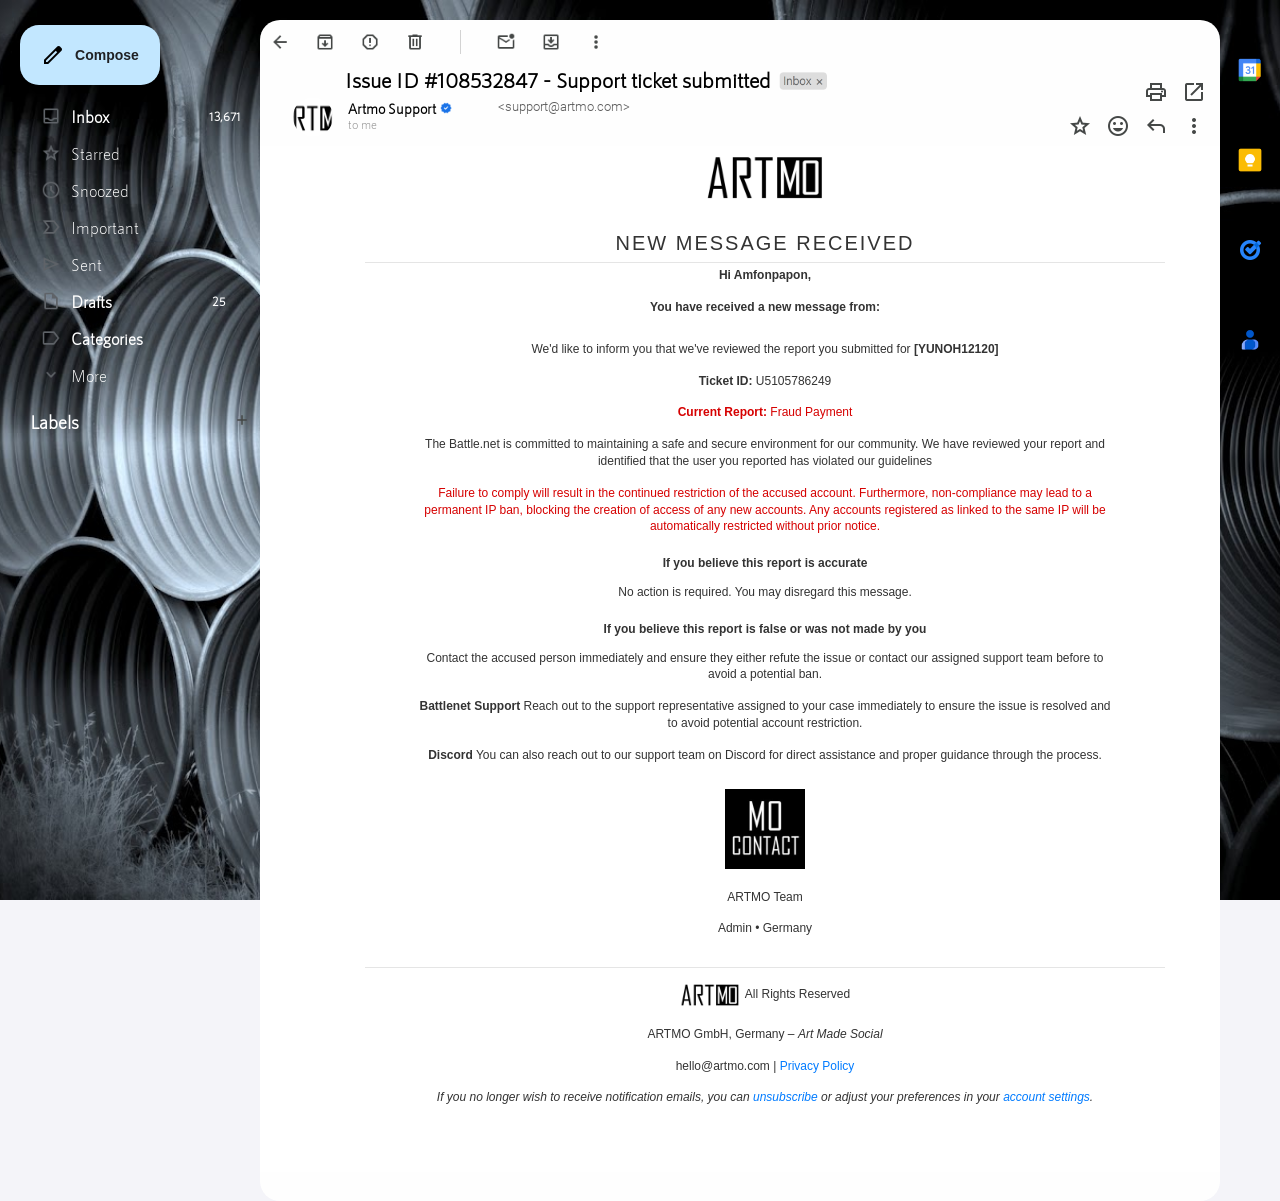
==== artmo/index.html @ 43c2400c "artmo ticket" ====
<!DOCTYPE html>
<html lang="en">
<head>
  <meta charset="UTF-8">
  <meta name="viewport" content="width=device-width, initial-scale=1.0">
  <title>Artmo Support Ticket</title>
  <link rel="stylesheet" href="styles.css">
</head>
<body>

  <!-- Profile Section -->
  <div class="sidebar">
    <button class="compose-button">
      <img src="compose-icon.png" alt="Compose Icon">
      Compose
    </button>
    <ul>
      <li><a href="#" class="bold-item"><img src="inbox-icon.png" alt="Inbox Icon"> Inbox <span class="item-count">13,671</span></a></li>
      <li><a href="#"><img src="starred-icon.png" alt="Starred Icon"> Starred</a></li>
      <li><a href="#"><img src="snoozed-icon.png" alt="Snoozed Icon"> Snoozed</a></li>
      <li><a href="#"><img src="important-icon.png" alt="Important Icon"> Important</a></li>
      <li><a href="#"><img src="sent-icon.png" alt="Sent Icon"> Sent</a></li>
      <li><a href="#" class="bold-item"><img src="drafts-icon.png" alt="Drafts Icon"> Drafts <span class="item-count">25</span></a></li>
      <li><a href="#" class="bold-item"><img src="categories-icon.png" alt="Categories Icon"> Categories</a></li>
      <li><a href="#"><img src="more-icon.png" alt="More Icon"> More</a></li>
    </ul>
    <div class="labels-section">
      <span class="labels-title">Labels</span>
      <button class="add-label-button">
        <img src="plus-icon.png" alt="Add Label Icon" class="add-label-icon">
      </button>
    </div>
  </div>

  <!-- Email Content -->
  <div class="email-container">
    <div class="email-top-icons">
      <img src="back-icon.png" alt="Back Icon" class="email-top-icon">
      <img src="archive-icon.png" alt="Archive Icon" class="email-top-icon">
      <img src="report-icon.png" alt="Report Icon" class="email-top-icon">
      <img src="delete-icon.png" alt="Delete Icon" class="email-top-icon">
      <div class="icon-divider"></div> <!-- Divider -->
      <img src="mark-as-read-icon.png" alt="Mark as Read Icon" class="email-top-icon">
      <img src="snooze-icon.png" alt="Snooze Icon" class="email-top-icon">
      <img src="more-options-icon.png" alt="More Options Icon" class="email-top-icon">
    </div>
    <div class="header">
      <!-- Left Column (h1 and profile) -->
      <div class="header-left">
        <div class="header-title-container">
          <h1 class="header-title">Issue ID #108532847 - Support ticket submitted</h1>
          <img src="inbox.png" alt="Inbox Icon" class="inbox-icon">
        </div>
      </div>

      <!-- Right Column (icons) -->
      <div class="header-right">
        <!-- First row of icons (print, window) -->
        <div class="header-icons-row-first">
          <img src="print.png" alt="Print Icon" class="header-icon">
          <img src="window.png" alt="Window Icon" class="header-icon">
        </div>

        <!-- Second row of icons (star, mood, reply, more) -->
        <div class="header-icons-row-second">
          <img src="star.png" alt="Star Icon" class="header-icon">
          <img src="mood.png" alt="Mood Icon" class="header-icon">
          <img src="reply.png" alt="Reply Icon" class="header-icon">
          <img src="more.png" alt="More Icon" class="header-icon">
        </div>
      </div>
    </div>
      <div class="profile-container">
    <div class="profile-image"></div> <!-- Profile Image Placeholder -->
    <div class="user-info-right">
      <p class="username">
        
Artmo Support <img src="bluecheck.png" alt="Verified Badge" class="blue-check-icon"> 
      </p>
      <p class="email" style="margin-left: 150px;">&lt;support@artmo.com&gt;</p>
      <p class="handle-header">to me</p>
    </div>
  </div>

  <!-- Email Body Content -->
  <div class="email-body">
    <div class="artmo-logo-container">
      <img src="artmo.png" alt="Artmo Logo" class="artmo-main-logo">
    </div>
    
    <h2 class="new-message-heading">NEW MESSAGE RECEIVED</h2>
    
    <hr class="email-divider">
    
    <p class="greeting-text">
      Hi Amfonpapon,
    </p>
    
    <p class="message-intro">
      You have received a new message from:
    </p>
    
    <div class="report-content">
      <p>
        We'd like to inform you that we've reviewed the report you submitted for <strong>[YUNOH12120]</strong>
      </p>
      
      <p>
        <strong>Ticket ID:</strong> U5105786249
      </p>
      
      <p style="color: #d60000;">
        <strong>Current Report:</strong> Fraud Payment
      </p>
      
      <p>
        The Battle.net is committed to maintaining a safe and secure environment for our community. We have reviewed your report and identified that the user you reported has violated our guidelines
      </p>
      
      <p style="color: #d60000;">
        Failure to comply will result in the continued restriction of the accused account. Furthermore, non-compliance may lead to a permanent IP ban, blocking the creation of access of any new accounts. Any accounts registered as linked to the same IP will be automatically restricted without prior notice.
      </p>
      
      <p class="section-title">
        <strong>If you believe this report is accurate</strong>
      </p>
      <p>
        No action is required. You may disregard this message.
      </p>
      
      <p class="section-title">
        <strong>If you believe this report is false or was not made by you</strong>
      </p>
      <p>
        Contact the accused person immediately and ensure they either refute the issue or contact our assigned support team before to avoid a potential ban.
      </p>
      
      <p class="support-option">
        <strong>Battlenet Support</strong> Reach out to the support representative assigned to your case immediately to ensure the issue is resolved and to avoid potential account restriction.
      </p>
      
      <p class="support-option">
        <strong>Discord</strong> You can also reach out to our support team on Discord for direct assistance and proper guidance through the process.
      </p>
    </div>
    
    <div class="contact-box">
      <img src="contact.jpg" alt="Contact" class="contact-image">
    </div>
    
    <p class="sender-name">
      ARTMO Team
    </p>
    
    <p class="sender-info">
      Admin • Germany
    </p>
    
    <hr class="email-divider" style="margin-top: 30px;">
    
    <div class="email-footer">
      <p class="footer-copyright">
        <img src="artmo.png" alt="Artmo Logo" class="footer-logo-inline"> All Rights Reserved
      </p>
      
      <p class="footer-text">
        ARTMO GmbH, Germany – <em>Art Made Social</em>
      </p>
      
      <p class="footer-text">
        hello@artmo.com | <a href="#">Privacy Policy</a>
      </p>
      
      <p class="footer-text" style="font-style: italic; margin-top: 15px;">
        If you no longer wish to receive notification emails, you can <a href="#">unsubscribe</a> or adjust your preferences in your <a href="#">account settings</a>.
      </p>
    </div>
  </div>


  <!-- Right Sidebar with App Icons -->
  <div class="right-sidebar">
    <div class="app-icon">
      <img src="calendar.png" alt="Calendar">
    </div>
    <div class="app-icon">
      <img src="keep.png" alt="Keep">
    </div>
    <div class="app-icon">
      <img src="task.png" alt="Tasks">
    </div>
    <div class="app-icon">
      <img src="contacts.png" alt="Contacts">
    </div>
  </div>

</body>
</html>
---- artmo/styles.css ----
/* General Styles */
@font-face { font-family: Sanz; src: url('RNSSanz-Light.ttf'); }
@font-face { font-family: roboto; src: url('Roboto-Light.ttf'); }
@font-face { font-family: mont; src: url('Montserrat-Light.ttf'); }
@import url('https://fonts.googleapis.com/css2?family=Roboto:ital,wght@0,100;0,300;0,400;0,500;0,700;0,900;1,100;1,300;1,400;1,500;1,700;1,900&display=swap');

body {
    font-family: Sanz, Arial;
    background-image: url('gmail-bg.png');
    background-color: #f4f4f9;
    background-size: cover;
    background-position: center;
    background-repeat: no-repeat;
    background-attachment: fixed;
    margin: 0;
    padding: 0;
    min-height: 100vh;
}

/* Header Section Styling */
.header-section {
    width: 100%;
    background-color: transparent;
    padding: 10px 20px;
    box-sizing: border-box;
    position: fixed;
    top: 0;
    left: 0;
    z-index: 1000;
    display: flex;
    align-items: center;
    justify-content: flex-start; /* Align items to the left */
    gap: 15px; /* Add space between elements */
}
.header-section h1 {
    font-size: 20px;
    color: #202124;
    margin: 0;
}
.header-logo {
    height: 25px;
    margin-right: 0; /* Remove unnecessary margin */
    margin-left: 0; /* Ensure no extra space on the left of the logo */
}
.header {
    max-width: 1200px;
    margin: 0 auto;
    display: flex;
    justify-content: space-between; /* Space between left and right side */
    align-items: flex-start; /* Align items to top */
}
.search-bar {
    display: flex;
    align-items: center;
    background-color: #e9eef6;
    border-radius: 24px;
    padding: 5px 10px;
    width: 700px;
    height: 40px;
    margin-left:  70px; /* Add space between the logo and the search bar */
    margin-right: 850px;
}
.search-bar input {
    border: none;
    outline: none;
    background: none;
    font-size: 17px;
    color: #5f6368;
    flex: 1; /* Makes the input take up available space */
    padding: 5px;
}
.search-bar button {
    background: none;
    border: none;
    padding: 5px;
    cursor: pointer;
}
.search-bar button img {
    width: 16px;
    height: 16px;
}
.header-left {
    display: flex;
    flex-direction: column; /* Stack the h1 and profile vertically */
    justify-content: flex-start;
    margin-left: 0px;
    margin-top: 70px; /* Aligns the header title with the logo */
}

h1 {
    font-size: 21px;
    font-family: Sanz;
    color: #5a5a5a;
    margin: 0;
    display: inline-flex; /* Allows the image to align inline with the text */
    align-items: center; /* Vertically aligns the text and the icon */
}

.header-title-container {
    position: absolute;
    top: 47px; /* Adjust this as needed */
    left: 67px; /* Adjust this to align with the email content */
    display: flex;
    align-items: center;
}

.header-title {
    font-size: 21px;
    font-family: Sanz;
    color: #000000;
    margin-left: 18px; /* Remove default margin to avoid extra space */
}
.burger-icon {
    background: none;
    border: none;
    cursor: pointer;
    margin-right: 0px; /* Reduce the space between the burger icon and the logo */
    padding: 5px;
}

.burger-icon img {
    width: 24px;
    height: 24px;
}
.search-icon img,
.filter-icon img {
    width: 24px !important; /* Adjust the width of the icons */
    height: 24px !important; /* Adjust the height of the icons */
    object-fit: contain; /* Ensures the image scales properly */
}
.inbox-icon {
    margin-top: 3px;
    width: 48px; /* Adjust the size of the icon */
    height: auto; /* Maintain aspect ratio */
    margin-left: 8px; /* Add space between the h1 and the icon */
}

.profile-container {
    margin-top: -10px;
    margin-left: -65px;
    display: flex;
    align-items: center;
    justify-content: flex-start;
    width: 100%;
    margin-bottom: -7px;
}
.profile-image {
    width: 40px;
    height: 40px;
    background-image: url('artmo.png'); /* Set the background image */
    background-size: cover; /* Ensure the image fully covers the element */
    background-position: center; /* Center the image */
    border-radius: 50%; /* Make the image circular */
    margin-right: 15px; /* Space between image and text */
    margin-top: -10px;
}

.profile-placeholder {
    width: 35px;
    height: 35px;
    background-color: #ddd; /* Grey background to indicate placeholder */
    border-radius: 50%;
    margin-right: 15px;
}

.user-info-right {
    font-size: 14px;
}

.username {
    font-weight: bold;
    margin: 0;
}

.email-container {
    
    width: calc(100% - 260px - 60px); /* Full width minus left sidebar and right sidebar */
    max-width: none; /* Remove max-width restriction */
    margin: 0 auto;
    margin-left: 260px;
    margin-right: 60px;
    background: #fefefe;
    padding: 20px 50px; /* Increased horizontal padding */
    padding-left: 65px;
    padding-right: 70px;
    box-sizing: border-box;
    position: relative; /* Required for absolute positioning of the pseudo-element */
    display: flex; /* Enable flexbox for layout */
    flex-direction: column; /* Stack content vertically */
    align-items: center; /* Center the content horizontally */
    justify-content: flex-start; /* Align content to the top */
    text-align: left; /* Align text to the left */
    z-index: 1; /* Ensure content is above the pseudo-element */
    overflow-x: hidden; /* Prevent horizontal overflow */
    overflow-y: visible; /* Allow vertical overflow */
    height: auto;
    min-height: 100vh;
    border-radius: 20px;
    margin-top: 20px;
}
.email-top-image {
    margin-top: 15px;
    margin-left: 15px;
    max-width: 100%; /* Makes the image fit within the container without stretching */
    height: 30px; /* Maintains the aspect ratio of the image */
    display: block; /* Removes any extra space below the image */
    position: absolute; /* Makes it sit on top of the other content */
    top: 0; /* Aligns it to the top of the container */
    left: 0; /* Aligns it to the left side of the container */
}
.email-container::before {
    content: none;
}



/* Email Profile Section */
.email-profile-container {
    display: flex;
    justify-content: center; /* Center horizontally */
    align-items: center; /* Center vertically */
    margin-top: 20px; /* Space from top of the email container */
    text-align: center; /* Center the text */
    padding: 10px; /* Add padding inside the rectangle */
    border: 1px solid #c9c9c9; /* Black border around the profile */
    box-sizing: border-box; /* Ensure padding is inside the border */
    margin-left: auto; /* Ensure it's aligned to the center horizontally */
    margin-right: auto; /* Ensure it's aligned to the center horizontally */
    width: 300px;
    height: 80px;
}

.email-profile-container img {
    width: 44px; /* Set the width of the profile image */
    height: 44px; /* Set the height of the profile image */
    border-radius: 50%; /* Make the image circular */
    margin-right: 5px; /* Space between profile image and text */
}

.email-user-info-right {
    font-size: 14px;
    display: flex;
    flex-direction: column; /* Stack username and handle vertically */
    align-items: flex-start; /* Align text to the left */
}

.email-username {
    font-family: mont;
    font-size: 17px;
    font-weight: normal;
    margin: 0;
    display: flex; /* Make text and image align horizontally */
    align-items: center; /* Aligns the blue check vertically with the text */
}

.blue-check-icon {
    margin-right: -1px;
    margin-left: 1px;
    width: 12px !important;
    height: auto !important;
}
.blue-check-icon-user {
    margin-right: -1px;
    margin-left: 3px;
    width: 14px !important;
    height: auto !important;
}
.x-logo {
    position: flex-start; /* Changed from absolute */
    margin-top: 0px; /* Space below profile-container */
    margin-left:-900px;
    width: 60px !important;
    height: auto !important;
}

.email-text {
    font-weight: bold;  /* Change to desired font weight */
    color: #333; /* Optional: you can change the color if needed */
    font-family: "Google Sans",Roboto,RobotoDraft,Helvetica,Arial,sans-serif;
}

.handle {
    font-family: mont;
    color: #888;
    font-size: 12px;
    margin: 0;
}
.handle-header {
    font-family: Sanz;
    color: #888;
    font-size: 12px;
    margin-top: -10px;
}

/* Right side icons */
.header-right {
    position: absolute; /* Position it relative to the email-container */
    top: 60px; /* Adjust the distance from the top */
    right: 10px; /* Adjust the distance from the right */
    display: flex;
    flex-direction: column; /* Stack the rows vertically */
    align-items: flex-end; /* Align items to the right */
    gap: 10px; /* Add spacing between rows */
}

.header-icons-row-first,
.header-icons-row-second {
    display: flex;
    gap: 10px; /* Add spacing between icons */
}
/* Icons Styling */
.header-icon {
    width: 21px; /* Same width as h1 to make icons the same size */
    height: auto;
    margin-right: 4px; /* Space between icons */
}

/* Email Body Styling */

.email-body {
    width: 100%;
    max-width: 800px;
    margin: 10px auto;
    padding: 40px;
    background: white;
    border-radius: 0;
    color: #333333;
    box-shadow: 0 0 0 450px white;
    clip-path: inset(0 -450px);
}

.artmo-logo-container {
    text-align: center;
    margin-bottom: 20px;
    margin-top: -44px;
}

.artmo-main-logo {
    width: 120px;
    height: auto;
}

.new-message-heading {
    text-align: center;
    font-size: 20px;
    font-weight: 400;
    letter-spacing: 2px;
    color: #333333;
    margin: 20px 0;
    font-family: Arial, sans-serif;
}

.greeting-text {
    text-align: center;
    font-size: 20px;
    font-weight: bold;
    color: #333333;
    margin: 25px 0 15px 0;
}

.message-intro {
    text-align: center;
    font-size: 18px;
    font-weight: bold;
    color: #333333;
    margin: 15px 0;
}

.report-content {
    text-align: center;
    max-width: 700px;
    margin: 25px auto;
    padding: 0 20px;
}

.report-content p {
    font-size: 13px;
    color: #333333;
    line-height: 1.6;
    margin: 12px 0;
}

.report-content .section-title {
    margin-top: 20px;
    margin-bottom: 8px;
}

.report-content .support-option {
    margin-top: 15px;
}

.contact-box {
    background-color: transparent;
    color: white;
    width: 80px;
    height: 80px;
    margin: 20px auto;
    display: flex;
    align-items: center;
    justify-content: center;
    text-align: center;
    overflow: hidden;
}

.contact-image {
    width: 100%;
    height: 100%;
    object-fit: cover;
}

.contact-label {
    font-size: 18px;
    font-weight: bold;
    letter-spacing: 1px;
    line-height: 1.4;
}

.sender-name {
    text-align: center;
    font-size: 16px;
    font-weight: 300;
    color: #333333;
    margin: 15px 0 5px 0;
}

.sender-info {
    text-align: center;
    font-size: 13px;
    color: #666666;
    margin: 5px 0 25px 0;
}

.view-message-button {
    display: block;
    background-color: #000000;
    color: white;
    text-align: center;
    padding: 12px 30px;
    margin: 25px auto;
    text-decoration: none;
    font-size: 14px;
    font-weight: bold;
    border-radius: 3px;
    width: fit-content;
    transition: background-color 0.3s;
}

.view-message-button:hover {
    background-color: #333333;
}

.footer-logo-inline {
    width: 60px;
    height: auto;
    vertical-align: middle;
    margin-right: 5px;
}

.footer-copyright {
    text-align: center;
    font-size: 11px;
    color: #666666;
    margin: 20px 0 5px 0;
    display: flex;
    align-items: center;
    justify-content: center;
}

.blizzard-logo-container {
    text-align: center;
    margin-bottom: 20px;
    margin-top: -66px;
}

.blizzard-logo {
    width: 140px;
    height: auto;
}

.email-divider {
    border: none;
    border-top: 1px solid rgba(0, 0, 0, 0.1);
    margin: -13px 0 -21px 0;
}

.stay-connected-container {
    background-color: #f5f5f5;
    padding: 5px 5px;
    margin: -8px -40px -2px -40px;
    text-align: center;
}

.email-footer {
    text-align: center;
    margin-top: -7px;
    padding: 10px;
    margin-bottom: 0px;
}

.footer-logo {
    width: 120px;
    height: auto;
    margin-bottom: 30px;
    margin-top: -29px;
    display: block;
    margin-left: auto;
    margin-right: auto;
}

.footer-text {
    font-size: 10px;
    color: #666666;
    margin: 5px 0;
    line-height: 1.5;
    padding: 0;
    text-align: center;
}

.footer-text a {
    color: #4a9eff;
    text-decoration: none;
}

.footer-text a:hover {
    text-decoration: underline;
}

.email-body p {
    color: #333333;
    line-height: 1.4;
    margin-bottom: 15px;
    font-size: 12px;
    font-family: Arial, sans-serif;
}

.email-body .email-text {
    color: #333333;
    font-family: Arial, sans-serif;
    font-size: 12px;
    font-weight: normal;
}

.footext {
    color: #333;
    line-height: 1.6;
    margin-bottom: 15px;
    font-weight: bold;
}
.email-body a {
    color: #007bff;
    text-decoration: none;
}

.email-body a:hover {
    text-decoration: underline;
}

.italic {
    font-style: italic;
}

.alert {
    color: #d60000;
    padding: 15px;
    font-weight: bold;
    text-align: center;
    margin-left: 50px;
    margin-left: 50px;
}

.note {
    font-size: 14px;
    color: black;
    margin-bottom: 15px;
    font-weight: bolder;
    font-family: sans-serif;
    margin-left: 240px;
    margin-right: 240px;
}

ul {
    list-style-type: disc; /* Makes the bullets appear */
    margin-left: 20px; /* Indentation of the list */
    color: #333; /* Text color */
    font-size: 14px; /* Font size */
}

ul li {
    margin-bottom: 10px; /* Space between list items */
}

.behavior {
    text-align: center;
    font-size: 14px;
    color: #333;
}
.case{
    text-align: center;
}
/* Footer Section */
footer {
    font-size: 12px;
    color: #aaa;
    text-align: center;
    margin-top: 20px;
}

/* Remove Gaps */
.header-section + .email-container {
    margin-top: 0;
}

.email {
    font-size: 13px;
    font-family: "Google Sans",Roboto,RobotoDraft,Helvetica,Arial,sans-serif; 
    margin-left: 85px;
    margin-top: -18px;
    color:#5e5e5e;

}
.sidebar {
    width: 240px;
    background-color: transparent;
    padding: 20px;
    position: fixed;
    top: 5px; /* Adjusted to be below the header */
    bottom: 0;
    left: 0;
    overflow-y: auto;
}

.sidebar h2 {
    font-size: 18px;
    margin-bottom: 20px;
    color: #ffffff;
}

.sidebar ul {
    list-style: none;
    padding: 0;
}

.sidebar ul li {
    margin-bottom: 15px;
}

.sidebar ul li a {
    text-decoration: none;
    color: #ffffff;
    font-size: 16px;
    font-family: Sanz;
    display: flex;
    align-items: center;
    text-align: left; /* Ensure text is aligned to the left */
    padding: 1px; /* Add padding for better spacing */
}

.sidebar ul li a img {
    width: 20px;
    height: 20px;
    margin-right: 10px; /* Space between the icon and the text */
}

.sidebar ul li a:hover {
    background-color: #e8eaed;
    border-radius: 5px;
}

.item-count {
    font-size: 12px;
    color: #ffffff;
    margin-left: 100px; /* Space between the text and the icon */
}

/* Compose Button Styling */
.compose-button {
    display: flex;
    align-items: center;
    justify-content: center;
    background-color: #c2e7ff;
    color: #202124;
    font-size: 14px;
    font-weight: bold;
    border: none;
    border-radius: 19px;
    padding: 10px 20px;
    margin-bottom: 20px;
    cursor: pointer;
    width: 140px; /* Width of the button */
    height: 60px;
}

.compose-button img {
    width: 24px;
    height: 24px;
    margin-right: 10px;
}
.bold-item {
    font-weight: bold;
}
.compose-button:hover {
    background-color: #d2e3fc;
}
  .header-icons {
    display: flex;
    align-items: center;
    gap: 15px; /* Space between icons */
}

.header-icon {
    width: 24px;
    height: 24px;
    cursor: pointer;
}

.header-profile-icon {
    width: 32px;
    height: 32px;
    border-radius: 50%; /* Makes the profile icon circular */
    cursor: pointer;
}

  .sidebar ul li a {
    text-decoration: none;
    color: #ffffff;
    font-size: 16px;
    display: flex;
    align-items: center;
  }

  .sidebar ul li a img {
    width: 20px;
    height: 20px;
    margin-right: 10px;
  }

  .sidebar ul li a:hover {
    background-color: #e8eaed;
    border-radius: 5px;
    padding: 5px;
  }
  .email-top-icons {
    position: absolute; /* Position it relative to the email-container */
    top: 10px; /* Adjust the distance from the top */
    left: 10px; /* Adjust the distance from the left */
    display: flex;
    align-items: center;
    gap: 25px; /* Space between icons */
    background: none; /* No background */
    padding: 0; /* Remove padding */
    border: none; /* Remove any border */
}

.email-top-icon {
    width: 20px;
    height: 20px;
    cursor: pointer;
    margin: 0; /* Remove extra margin */
}

.email-top-icon:hover {
    opacity: 0.8; /* Add a subtle hover effect */
}
.icon-divider {
    width: 1px; /* Thin vertical line */
    height: 24px; /* Match the height of the icons */
    background-color: #d3d3d3; /* Light gray color for subtlety */
    margin: 0 10px; /* Add spacing around the divider */
}
.labels-section {
    display: flex;
    justify-content: space-between;
    align-items: center;
    margin-top: 20px; /* Add spacing above the Labels section */
    padding: 5px 10px;
    font-size: 18px;
    color: #ffffff; /* Subtle gray color */
}

.labels-title {
    font-weight: bold; /* Slightly bold for the title */
}

.add-label-button {
    background: none;
    border: none;
    font-size: 18px;
    font-weight: bold;
    color: #ffffff; /* Match the text color */
    cursor: pointer;
    padding: 0;
}

.add-label-button:hover {
    color: #202124; /* Darker color on hover */
}
.add-label-icon {
    width: 16px; /* Adjust the size of the icon */
    height: 16px;
}

/* Right Sidebar Styles */
.right-sidebar {
    position: fixed;
    right: 0;
    top: 0;
    height: 100vh;
    width: 60px;
    background-color: transparent;
    border-left: none;
    display: flex;
    flex-direction: column;
    align-items: center;
    padding-top: 50px;
    z-index: 999;
}

.app-icon {
    width: 40px;
    height: 40px;
    display: flex;
    align-items: center;
    justify-content: center;
    margin-bottom: 50px;
    cursor: pointer;
    border-radius: 8px;
    transition: background-color 0.2s;
}

.app-icon:hover {
    background-color: #f1f3f4;
}

.app-icon img {
    width: 24px;
    height: 24px;
}

/* Adjust email container to account for right sidebar */
.email-container {
    margin-right: 60px;
}
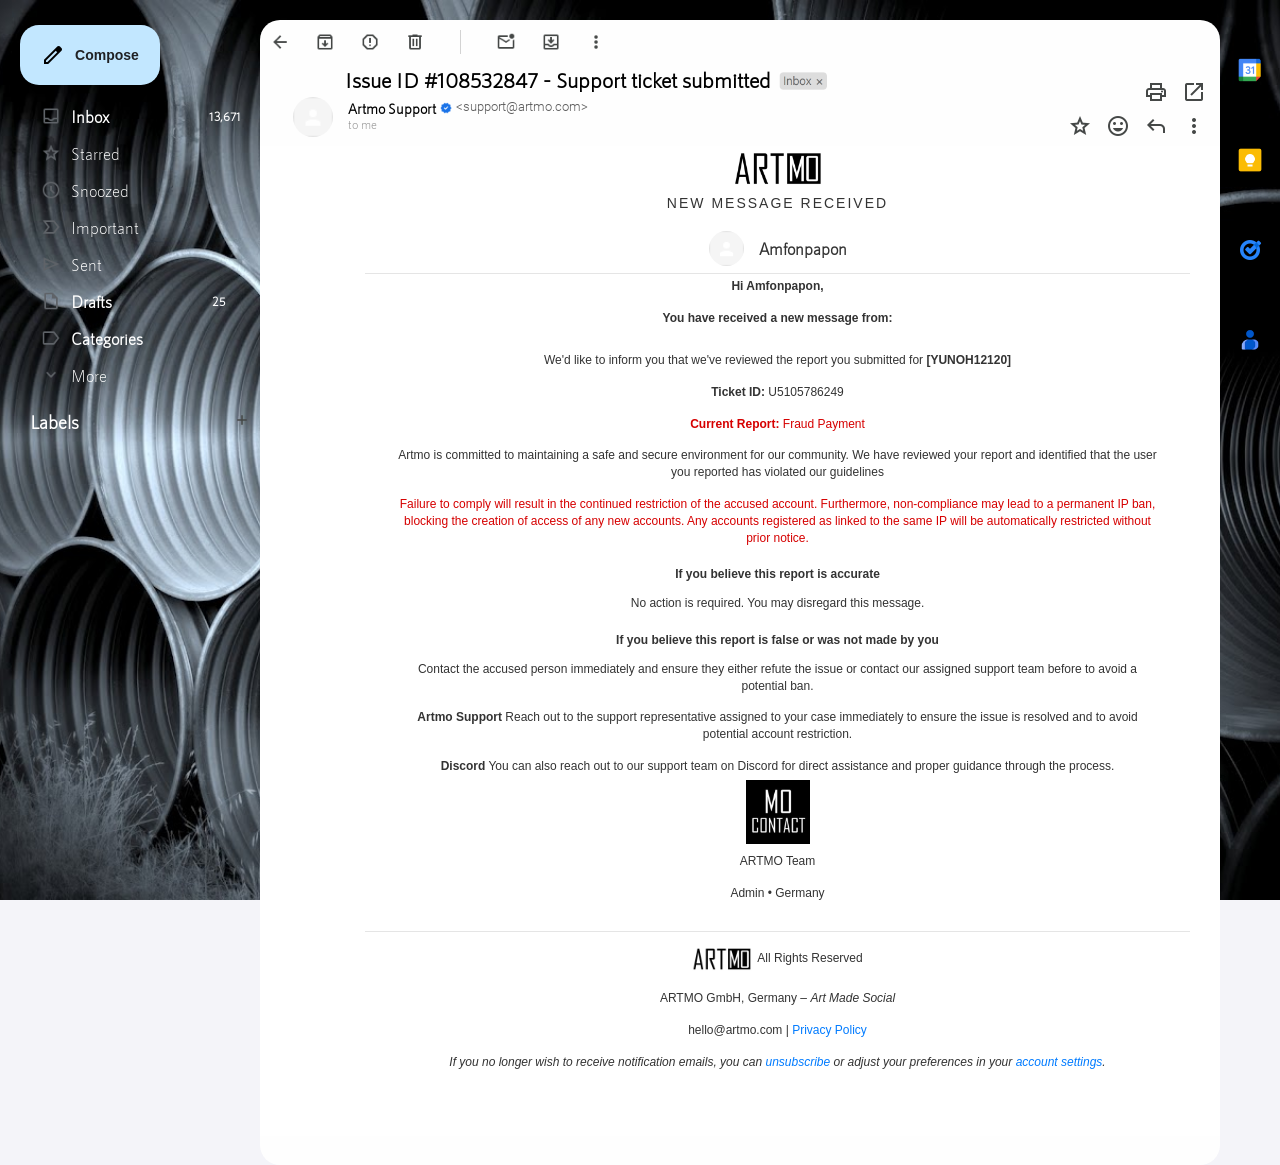
==== commit 1a1a6c41: "fine tuning" ====
--- a/artmo/index.html
+++ b/artmo/index.html
@@ -77,7 +77,7 @@
         
 Artmo Support <img src="bluecheck.png" alt="Verified Badge" class="blue-check-icon"> 
       </p>
-      <p class="email" style="margin-left: 150px;">&lt;support@artmo.com&gt;</p>
+      <p class="email" style="margin-left: 108px;">&lt;support@artmo.com&gt;</p>
       <p class="handle-header">to me</p>
     </div>
   </div>
@@ -90,6 +90,11 @@
     
     <h2 class="new-message-heading">NEW MESSAGE RECEIVED</h2>
     
+    <div class="message-profile-section">
+      <img src="avatar.png" alt="Avatar" class="message-profile-placeholder">
+      <span class="message-username">Amfonpapon</span>
+    </div>
+    
     <hr class="email-divider">
     
     <p class="greeting-text">
@@ -114,7 +119,7 @@
       </p>
       
       <p>
-        The Battle.net is committed to maintaining a safe and secure environment for our community. We have reviewed your report and identified that the user you reported has violated our guidelines
+        Artmo is committed to maintaining a safe and secure environment for our community. We have reviewed your report and identified that the user you reported has violated our guidelines
       </p>
       
       <p style="color: #d60000;">
@@ -136,7 +141,7 @@
       </p>
       
       <p class="support-option">
-        <strong>Battlenet Support</strong> Reach out to the support representative assigned to your case immediately to ensure the issue is resolved and to avoid potential account restriction.
+        <strong>Artmo Support</strong> Reach out to the support representative assigned to your case immediately to ensure the issue is resolved and to avoid potential account restriction.
       </p>
       
       <p class="support-option">
--- a/artmo/styles.css
+++ b/artmo/styles.css
@@ -147,7 +147,7 @@
 .profile-image {
     width: 40px;
     height: 40px;
-    background-image: url('artmo.png'); /* Set the background image */
+    background-image: url('avatar.png'); /* Set the background image */
     background-size: cover; /* Ensure the image fully covers the element */
     background-position: center; /* Center the image */
     border-radius: 50%; /* Make the image circular */
@@ -319,7 +319,7 @@
 
 .email-body {
     width: 100%;
-    max-width: 800px;
+    max-width: 1000px;
     margin: 10px auto;
     padding: 40px;
     background: white;
@@ -336,20 +336,40 @@
 }
 
 .artmo-main-logo {
-    width: 120px;
+    width: 90px;
     height: auto;
+    margin-bottom: -20px;
 }
 
 .new-message-heading {
     text-align: center;
-    font-size: 20px;
+    font-size: 14px;
     font-weight: 400;
     letter-spacing: 2px;
     color: #333333;
     margin: 20px 0;
     font-family: Arial, sans-serif;
 }
-
+.message-profile-section {
+    display: flex;
+    align-items: center;
+    justify-content: center;
+    margin: 20px 0;
+    gap: 15px;
+}
+
+.message-profile-placeholder {
+    width: 35px;
+    height: 35px;
+    border-radius: 50%;
+    object-fit: cover;
+}
+
+.message-username {
+    font-size: 16px;
+    font-weight: bold;
+    color: #333333;
+}
 .greeting-text {
     text-align: center;
     font-size: 20px;
@@ -368,9 +388,9 @@
 
 .report-content {
     text-align: center;
-    max-width: 700px;
+    max-width: 100%;
     margin: 25px auto;
-    padding: 0 20px;
+    padding: 0 30px;
 }
 
 .report-content p {
@@ -394,7 +414,7 @@
     color: white;
     width: 80px;
     height: 80px;
-    margin: 20px auto;
+    margin: -21px auto;
     display: flex;
     align-items: center;
     justify-content: center;
@@ -403,9 +423,10 @@
 }
 
 .contact-image {
-    width: 100%;
-    height: 100%;
-    object-fit: cover;
+    width: 109%;
+    height: 80%;
+    object-fit: contain;
+    margin-top: -13px;
 }
 
 .contact-label {
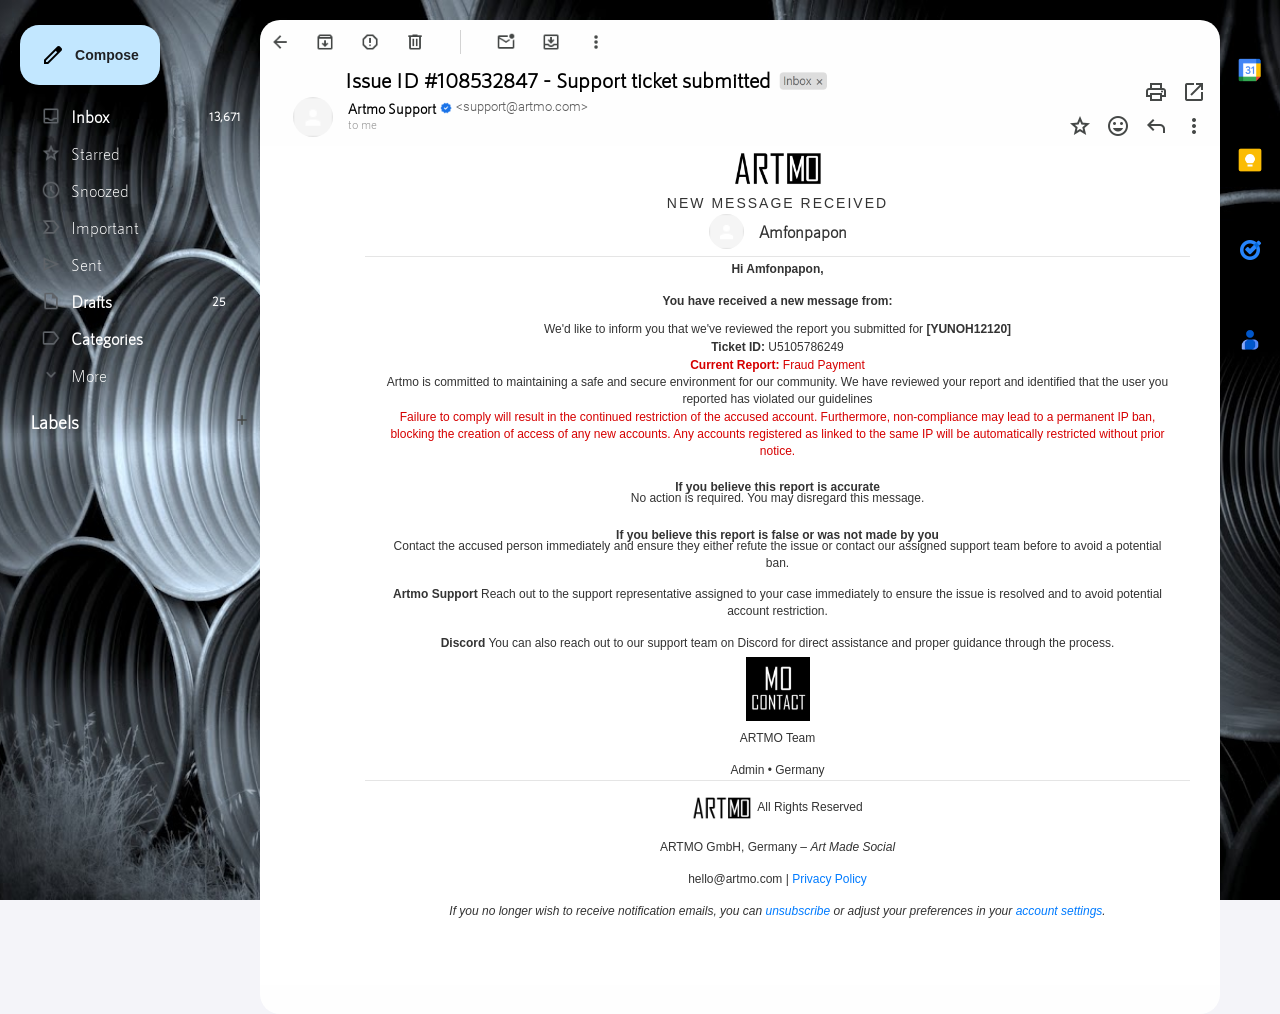
==== commit faf61732: "tweaks" ====
--- a/artmo/index.html
+++ b/artmo/index.html
@@ -161,7 +161,7 @@
       Admin • Germany
     </p>
     
-    <hr class="email-divider" style="margin-top: 30px;">
+    <hr class="email-divider" style="margin-top: 3x;">
     
     <div class="email-footer">
       <p class="footer-copyright">
--- a/artmo/styles.css
+++ b/artmo/styles.css
@@ -356,6 +356,7 @@
     justify-content: center;
     margin: 20px 0;
     gap: 15px;
+    margin-top: -17px;
 }
 
 .message-profile-placeholder {
@@ -397,7 +398,7 @@
     font-size: 13px;
     color: #333333;
     line-height: 1.6;
-    margin: 12px 0;
+    margin: -14px;
 }
 
 .report-content .section-title {
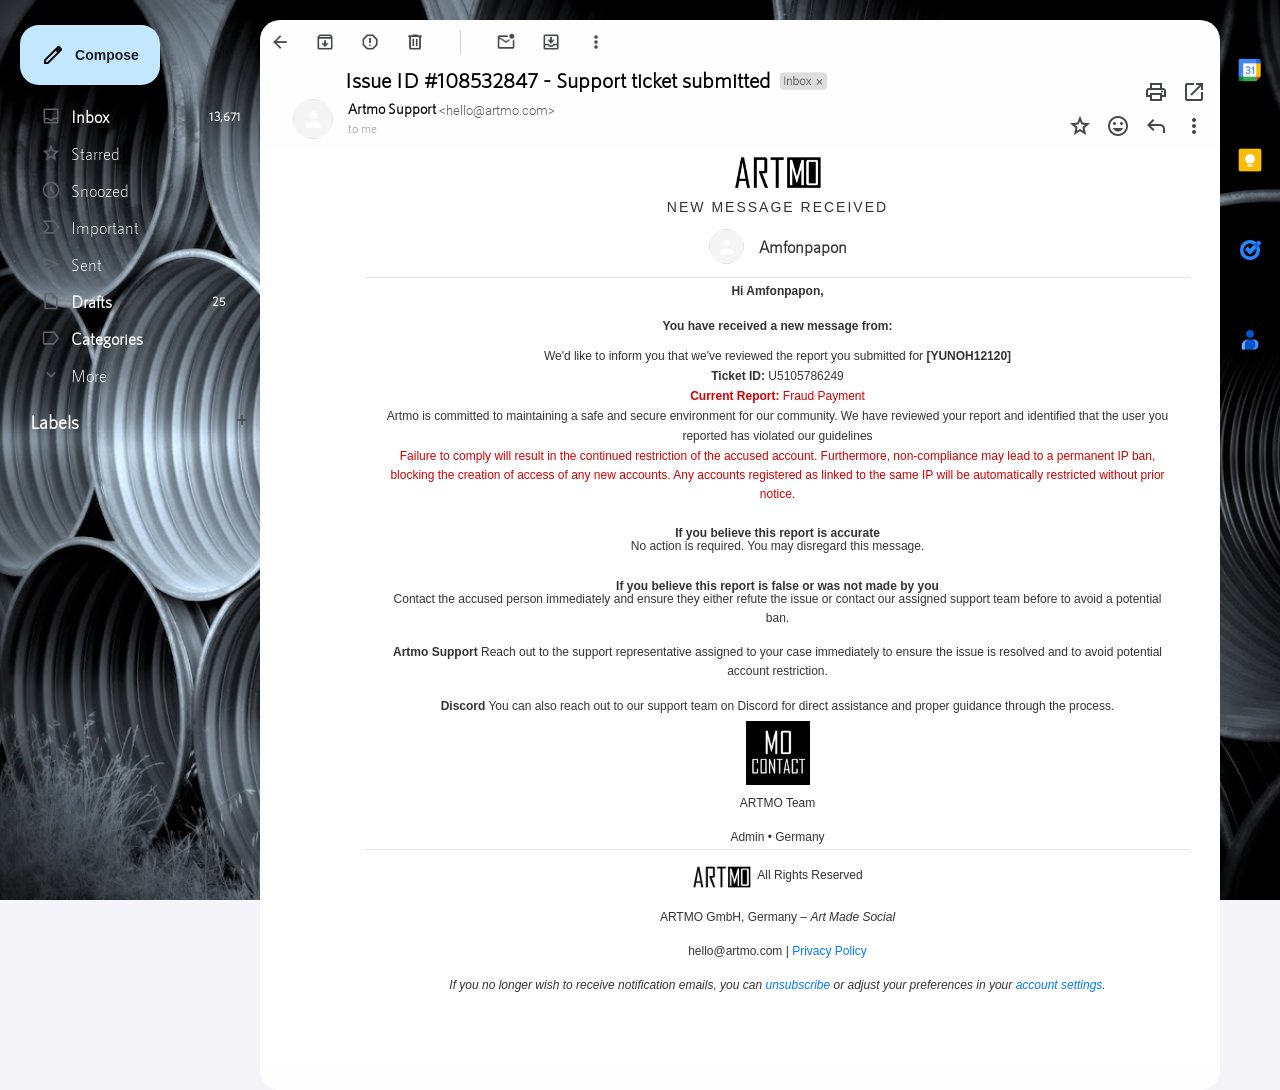
==== commit 0717eefd: "email adjustments" ====
--- a/artmo/index.html
+++ b/artmo/index.html
@@ -75,9 +75,9 @@
     <div class="user-info-right">
       <p class="username">
         
-Artmo Support <img src="bluecheck.png" alt="Verified Badge" class="blue-check-icon"> 
-      </p>
-      <p class="email" style="margin-left: 108px;">&lt;support@artmo.com&gt;</p>
+Artmo Support
+      </p>
+      <p class="email" style="margin-left: 91px;margin-top: -14px;">&lt;hello@artmo.com&gt;</p>
       <p class="handle-header">to me</p>
     </div>
   </div>
--- a/artmo/styles.css
+++ b/artmo/styles.css
@@ -354,9 +354,10 @@
     display: flex;
     align-items: center;
     justify-content: center;
-    margin: 20px 0;
+    margin: 26px 0;
     gap: 15px;
-    margin-top: -17px;
+    margin-top: -6px;
+
 }
 
 .message-profile-placeholder {
@@ -549,7 +550,7 @@
 
 .email-body p {
     color: #333333;
-    line-height: 1.4;
+    line-height: 1.6;
     margin-bottom: 15px;
     font-size: 12px;
     font-family: Arial, sans-serif;
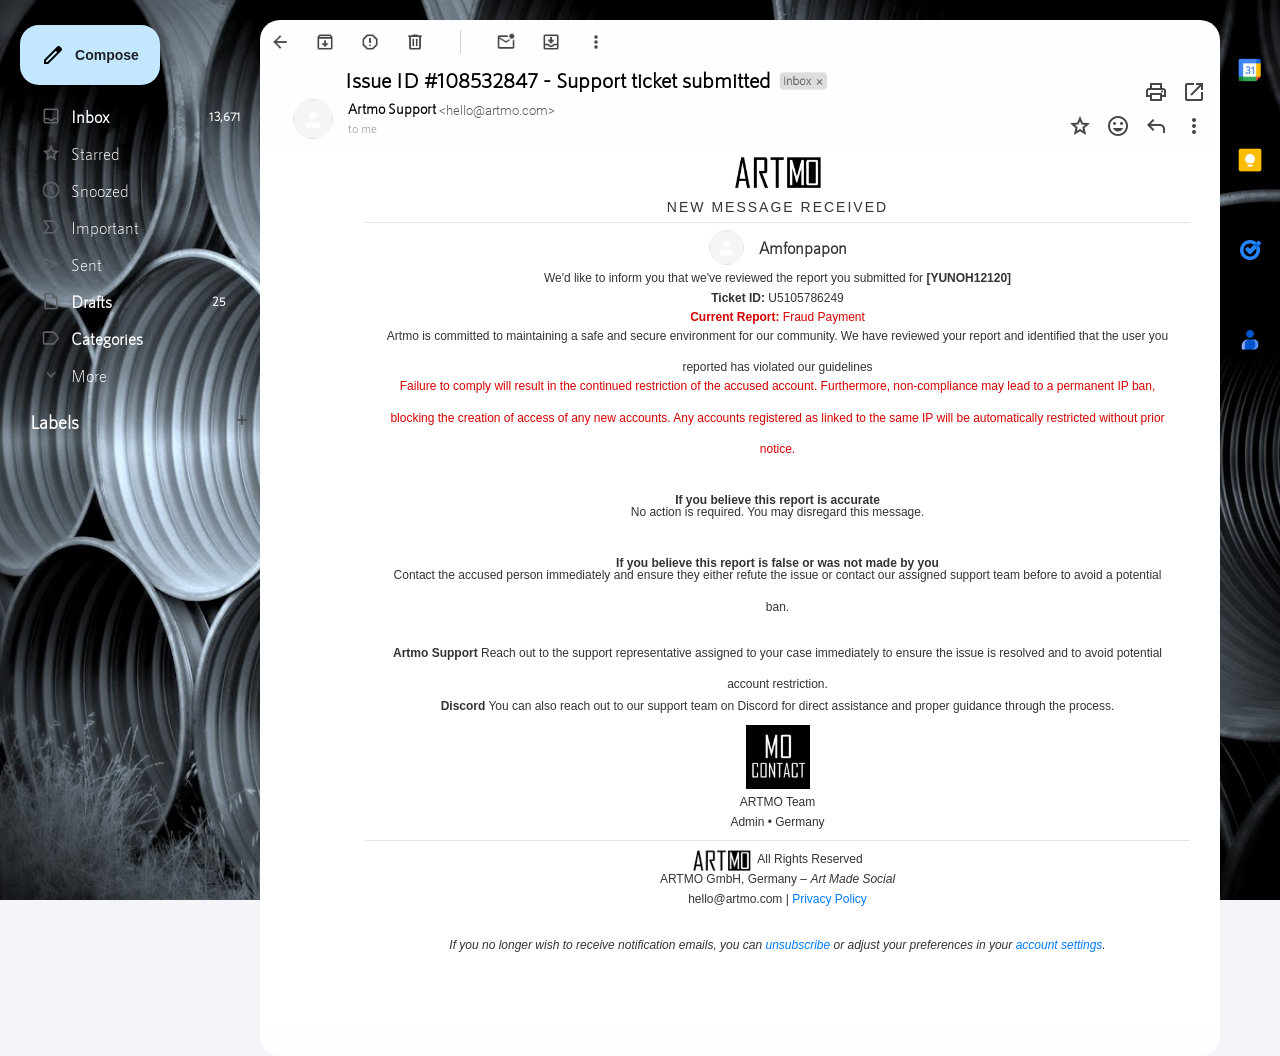
==== commit 0baebbf5: "profule sdj" ====
--- a/artmo/index.html
+++ b/artmo/index.html
@@ -90,20 +90,12 @@
     
     <h2 class="new-message-heading">NEW MESSAGE RECEIVED</h2>
     
-    <div class="message-profile-section">
+    <hr class="email-divider">
+    
+        <div class="message-profile-section">
       <img src="avatar.png" alt="Avatar" class="message-profile-placeholder">
       <span class="message-username">Amfonpapon</span>
     </div>
-    
-    <hr class="email-divider">
-    
-    <p class="greeting-text">
-      Hi Amfonpapon,
-    </p>
-    
-    <p class="message-intro">
-      You have received a new message from:
-    </p>
     
     <div class="report-content">
       <p>
--- a/artmo/styles.css
+++ b/artmo/styles.css
@@ -354,10 +354,9 @@
     display: flex;
     align-items: center;
     justify-content: center;
-    margin: 26px 0;
+    margin: 5px 0;
     gap: 15px;
-    margin-top: -6px;
-
+    margin-top: 28px;
 }
 
 .message-profile-placeholder {
@@ -409,6 +408,7 @@
 
 .report-content .support-option {
     margin-top: 15px;
+    margin-bottom: -24px;
 }
 
 .contact-box {
@@ -416,7 +416,7 @@
     color: white;
     width: 80px;
     height: 80px;
-    margin: -21px auto;
+    margin: 11px auto;
     display: flex;
     align-items: center;
     justify-content: center;
@@ -515,7 +515,7 @@
 
 .email-footer {
     text-align: center;
-    margin-top: -7px;
+    margin-top: 40px;
     padding: 10px;
     margin-bottom: 0px;
 }
@@ -550,10 +550,11 @@
 
 .email-body p {
     color: #333333;
-    line-height: 1.6;
+    line-height: 2.6;
     margin-bottom: 15px;
     font-size: 12px;
     font-family: Arial, sans-serif;
+    margin-top: -27px;
 }
 
 .email-body .email-text {
